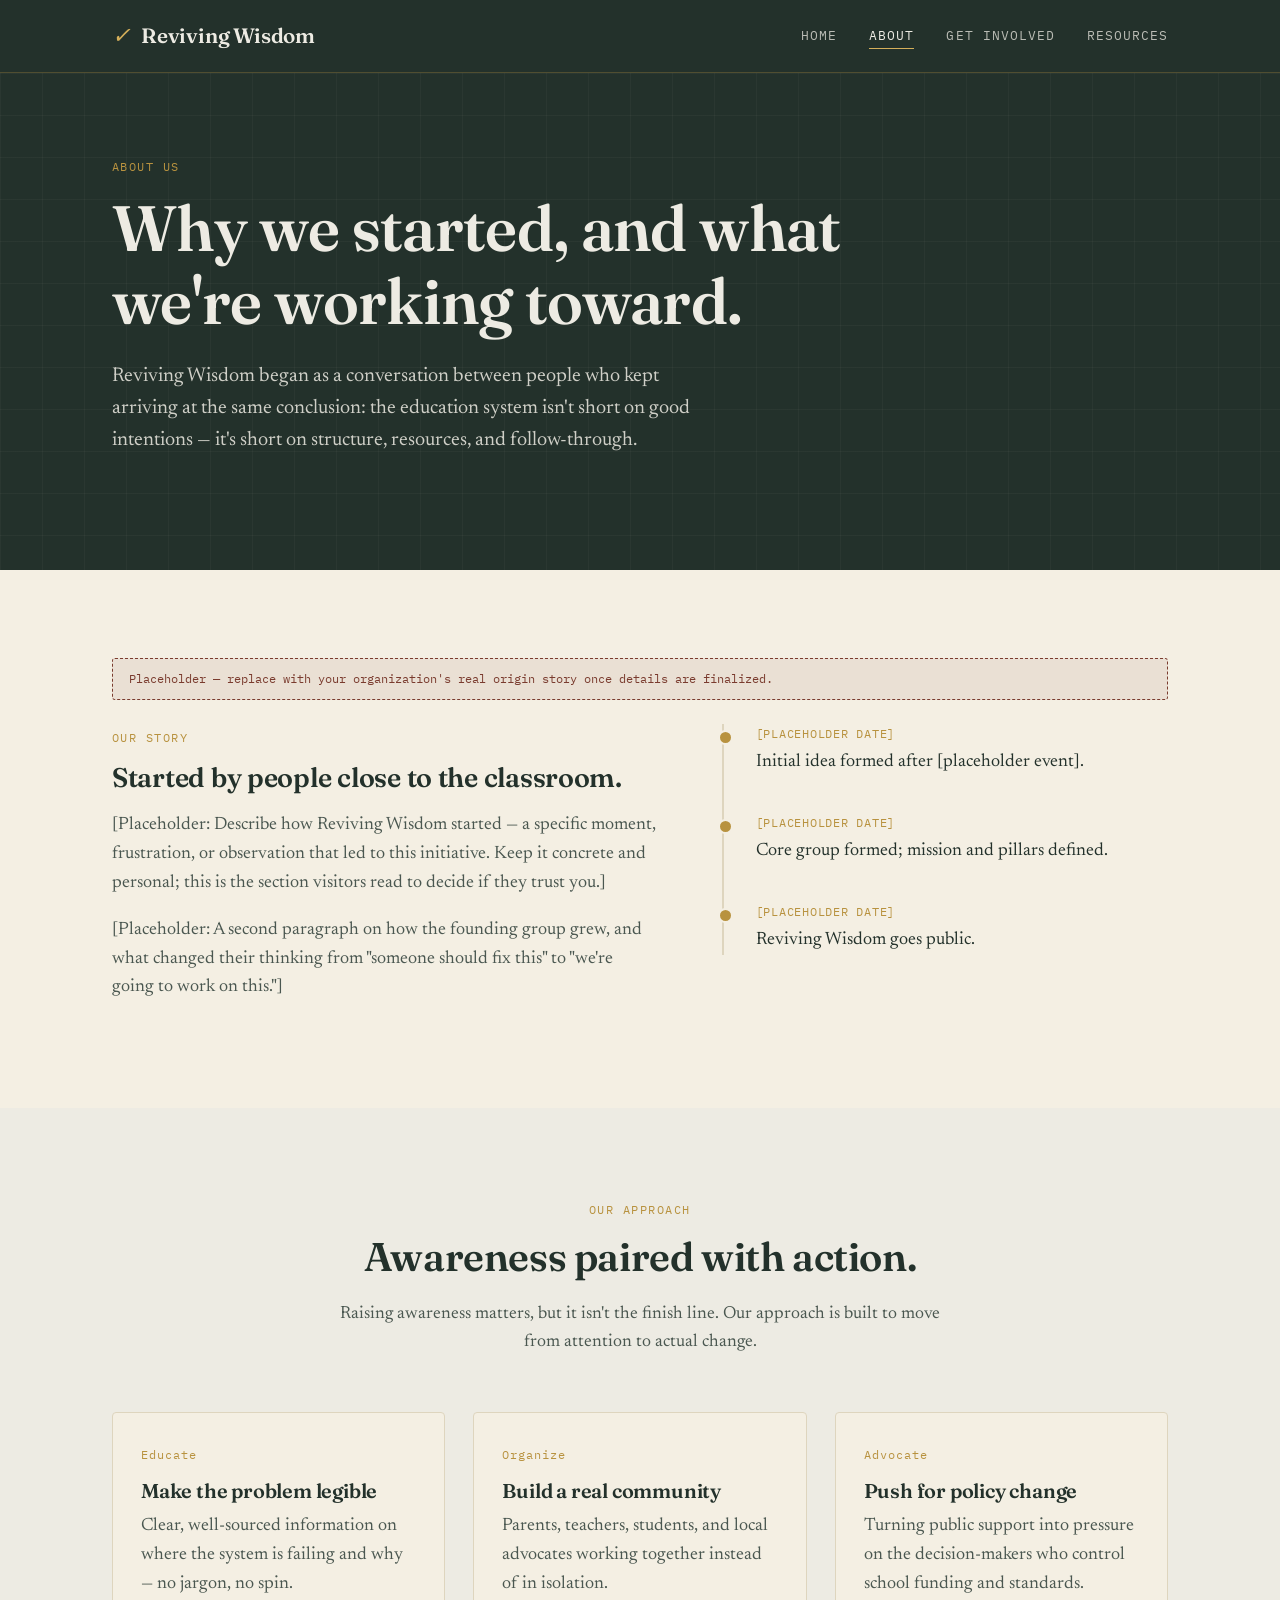
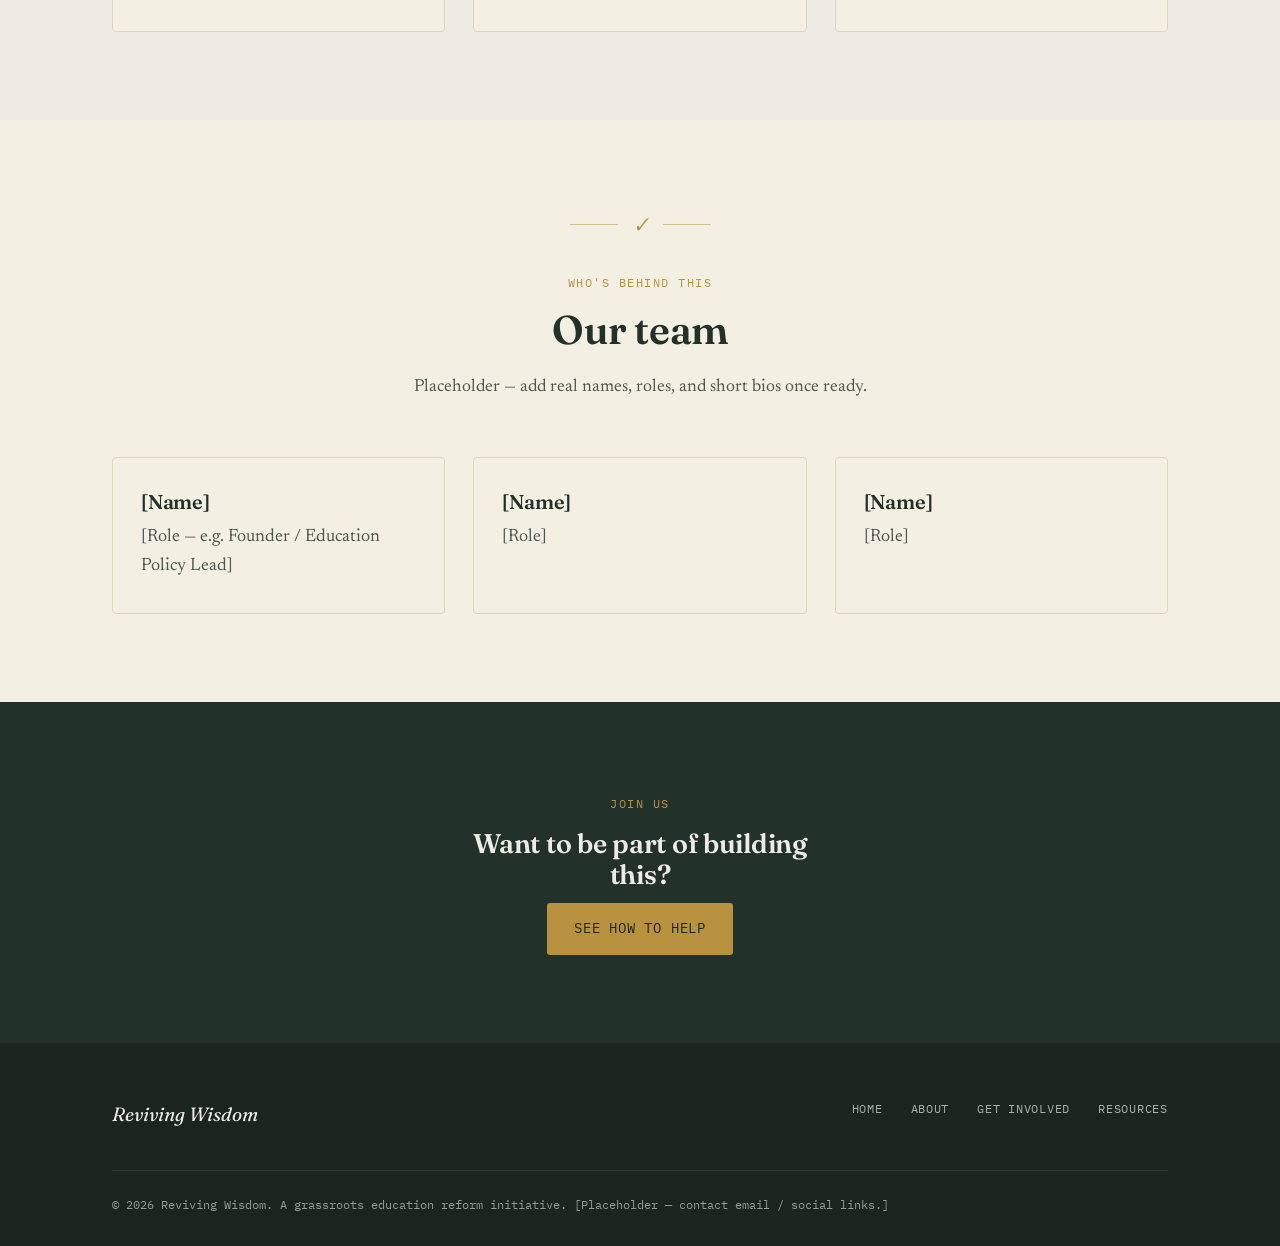
==== about.html @ 86829e4c "Add files via upload" ====
<!DOCTYPE html>
<html lang="en">
<head>
<meta charset="UTF-8">
<meta name="viewport" content="width=device-width, initial-scale=1.0">
<title>About — Reviving Wisdom</title>
<meta name="description" content="Learn about Reviving Wisdom's mission, origin, and approach to reforming American education.">
<link rel="preconnect" href="https://fonts.googleapis.com">
<link rel="preconnect" href="https://fonts.gstatic.com" crossorigin>
<link href="https://fonts.googleapis.com/css2?family=Fraunces:ital,wght@0,500;0,600;1,500;1,600&family=Newsreader:ital,wght@0,400;0,500;1,400&family=IBM+Plex+Mono:wght@400;500&display=swap" rel="stylesheet">
<link rel="stylesheet" href="styles.css">
</head>
<body>

<header class="site-header">
  <div class="wrap">
    <a href="index.html" class="brand">
      <span class="mark">✓</span>
      <span class="name">Reviving Wisdom</span>
    </a>
    <button class="nav-toggle" aria-label="Toggle navigation" aria-expanded="false">Menu</button>
    <ul class="nav-links">
      <li><a href="index.html">Home</a></li>
      <li><a href="about.html" class="active">About</a></li>
      <li><a href="get-involved.html">Get Involved</a></li>
      <li><a href="resources.html">Resources</a></li>
    </ul>
  </div>
</header>

<main>

  <section class="hero" style="padding: 80px 0 70px;">
    <div class="wrap">
      <span class="eyebrow">About Us</span>
      <h1 style="max-width: 18ch;">Why we started, and what we're working toward.</h1>
      <p class="lede">Reviving Wisdom began as a conversation between people who kept arriving at the same conclusion: the education system isn't short on good intentions — it's short on structure, resources, and follow-through.</p>
    </div>
  </section>

  <section>
    <div class="wrap">
      <div class="placeholder-note">Placeholder — replace with your organization's real origin story once details are finalized.</div>
      <div class="two-col">
        <div>
          <span class="eyebrow">Our Story</span>
          <h2>Started by people close to the classroom.</h2>
          <p style="color:#4A5750;">[Placeholder: Describe how Reviving Wisdom started — a specific moment, frustration, or observation that led to this initiative. Keep it concrete and personal; this is the section visitors read to decide if they trust you.]</p>
          <p style="color:#4A5750;">[Placeholder: A second paragraph on how the founding group grew, and what changed their thinking from "someone should fix this" to "we're going to work on this."]</p>
        </div>
        <div class="timeline">
          <div class="entry">
            <div class="when">[Placeholder Date]</div>
            <p style="margin:0;">Initial idea formed after [placeholder event].</p>
          </div>
          <div class="entry">
            <div class="when">[Placeholder Date]</div>
            <p style="margin:0;">Core group formed; mission and pillars defined.</p>
          </div>
          <div class="entry">
            <div class="when">[Placeholder Date]</div>
            <p style="margin:0;">Reviving Wisdom goes public.</p>
          </div>
        </div>
      </div>
    </div>
  </section>

  <section class="section-alt">
    <div class="wrap">
      <div class="section-head">
        <span class="eyebrow">Our Approach</span>
        <h2>Awareness paired with action.</h2>
        <p>Raising awareness matters, but it isn't the finish line. Our approach is built to move from attention to actual change.</p>
      </div>
      <div class="grid">
        <div class="card">
          <span class="num">Educate</span>
          <h3>Make the problem legible</h3>
          <p>Clear, well-sourced information on where the system is failing and why — no jargon, no spin.</p>
        </div>
        <div class="card">
          <span class="num">Organize</span>
          <h3>Build a real community</h3>
          <p>Parents, teachers, students, and local advocates working together instead of in isolation.</p>
        </div>
        <div class="card">
          <span class="num">Advocate</span>
          <h3>Push for policy change</h3>
          <p>Turning public support into pressure on the decision-makers who control school funding and standards.</p>
        </div>
      </div>
    </div>
  </section>

  <section>
    <div class="wrap">
      <div class="mark-divider"><span class="glyph">✓</span></div>
      <div class="section-head">
        <span class="eyebrow">Who's Behind This</span>
        <h2>Our team</h2>
        <p>Placeholder — add real names, roles, and short bios once ready.</p>
      </div>
      <div class="grid">
        <div class="card">
          <h3>[Name]</h3>
          <p>[Role — e.g. Founder / Education Policy Lead]</p>
        </div>
        <div class="card">
          <h3>[Name]</h3>
          <p>[Role]</p>
        </div>
        <div class="card">
          <h3>[Name]</h3>
          <p>[Role]</p>
        </div>
      </div>
    </div>
  </section>

  <section class="section-slate">
    <div class="wrap" style="text-align:center;">
      <span class="eyebrow">Join Us</span>
      <h2 style="max-width: 22ch; margin-left:auto; margin-right:auto;">Want to be part of building this?</h2>
      <a href="get-involved.html" class="btn btn-primary">See How to Help</a>
    </div>
  </section>

</main>

<footer class="site-footer">
  <div class="wrap">
    <div class="footer-top">
      <div class="footer-brand">Reviving Wisdom</div>
      <ul class="footer-links">
        <li><a href="index.html">Home</a></li>
        <li><a href="about.html">About</a></li>
        <li><a href="get-involved.html">Get Involved</a></li>
        <li><a href="resources.html">Resources</a></li>
      </ul>
    </div>
    <div class="footer-bottom">
      © 2026 Reviving Wisdom. A grassroots education reform initiative. [Placeholder — contact email / social links.]
    </div>
  </div>
</footer>

<script src="script.js"></script>
</body>
</html>
---- styles.css ----
/* ============================================
   Reviving Wisdom — shared stylesheet
   Palette: chalkboard slate / chalk white / brass gold / muted brick / paper cream
   ============================================ */

:root {
  --slate: #23312B;
  --slate-deep: #1A251F;
  --chalk: #EDEBE3;
  --brass: #B8923F;
  --brass-bright: #D4AF5A;
  --brick: #7A3B2E;
  --paper: #F4EFE3;
  --paper-line: #DED5BE;
  --ink: #23312B;

  --font-display: 'Fraunces', Georgia, serif;
  --font-body: 'Newsreader', Georgia, serif;
  --font-mono: 'IBM Plex Mono', monospace;

  --max-width: 1120px;
}

* { box-sizing: border-box; }

html {
  scroll-behavior: smooth;
}

@media (prefers-reduced-motion: reduce) {
  html { scroll-behavior: auto; }
  * { animation-duration: 0.01ms !important; animation-iteration-count: 1 !important; transition-duration: 0.01ms !important; }
}

body {
  margin: 0;
  font-family: var(--font-body);
  background: var(--paper);
  color: var(--ink);
  line-height: 1.6;
  font-size: 18px;
}

h1, h2, h3, h4 {
  font-family: var(--font-display);
  font-weight: 600;
  line-height: 1.15;
  margin: 0 0 0.5em 0;
  letter-spacing: -0.01em;
}

a {
  color: inherit;
}

img { max-width: 100%; display: block; }

.wrap {
  max-width: var(--max-width);
  margin: 0 auto;
  padding: 0 32px;
}

/* ---------- Focus states ---------- */
a:focus-visible,
button:focus-visible,
input:focus-visible,
textarea:focus-visible {
  outline: 2px solid var(--brass-bright);
  outline-offset: 3px;
}

/* ---------- Header / nav ---------- */
.site-header {
  background: var(--slate);
  color: var(--chalk);
  position: sticky;
  top: 0;
  z-index: 100;
  border-bottom: 1px solid rgba(184, 146, 63, 0.3);
}

.site-header .wrap {
  display: flex;
  align-items: center;
  justify-content: space-between;
  padding-top: 18px;
  padding-bottom: 18px;
}

.brand {
  display: flex;
  align-items: baseline;
  gap: 10px;
  text-decoration: none;
  color: var(--chalk);
}

.brand .mark {
  color: var(--brass-bright);
  font-family: var(--font-display);
  font-style: italic;
  font-size: 1.4rem;
}

.brand .name {
  font-family: var(--font-display);
  font-size: 1.3rem;
  font-weight: 600;
  letter-spacing: -0.01em;
}

.nav-links {
  display: flex;
  gap: 32px;
  list-style: none;
  margin: 0;
  padding: 0;
  font-family: var(--font-mono);
  font-size: 0.8rem;
  text-transform: uppercase;
  letter-spacing: 0.08em;
}

.nav-links a {
  text-decoration: none;
  color: var(--chalk);
  opacity: 0.75;
  padding-bottom: 4px;
  border-bottom: 1px solid transparent;
  transition: opacity 0.2s ease, border-color 0.2s ease;
}

.nav-links a:hover,
.nav-links a.active {
  opacity: 1;
  border-color: var(--brass-bright);
}

.nav-toggle {
  display: none;
  background: none;
  border: 1px solid rgba(237,235,227,0.4);
  color: var(--chalk);
  font-family: var(--font-mono);
  font-size: 0.75rem;
  padding: 8px 12px;
  border-radius: 3px;
  cursor: pointer;
}

@media (max-width: 720px) {
  .nav-toggle { display: block; }
  .nav-links {
    position: absolute;
    top: 100%;
    left: 0;
    right: 0;
    background: var(--slate);
    flex-direction: column;
    gap: 0;
    max-height: 0;
    overflow: hidden;
    transition: max-height 0.3s ease;
    border-bottom: 1px solid rgba(184,146,63,0.3);
  }
  .nav-links.open { max-height: 320px; }
  .nav-links li { border-top: 1px solid rgba(237,235,227,0.08); }
  .nav-links a { display: block; padding: 16px 32px; border-bottom: none; }
}

/* ---------- Correction-mark signature motif ---------- */
.mark-divider {
  display: flex;
  align-items: center;
  justify-content: center;
  gap: 14px;
  margin: 0 0 28px 0;
  color: var(--brass);
}

.mark-divider::before,
.mark-divider::after {
  content: "";
  height: 1px;
  width: 48px;
  background: var(--brass);
  opacity: 0.5;
}

.mark-divider .glyph {
  font-family: var(--font-display);
  font-style: italic;
  font-size: 1.3rem;
  transform: rotate(-6deg);
  display: inline-block;
}

.eyebrow {
  font-family: var(--font-mono);
  font-size: 0.78rem;
  text-transform: uppercase;
  letter-spacing: 0.12em;
  color: var(--brass);
  display: inline-block;
  margin-bottom: 14px;
}

/* ---------- Hero ---------- */
.hero {
  background: var(--slate);
  color: var(--chalk);
  padding: 110px 0 90px;
  position: relative;
  overflow: hidden;
}

.hero::after {
  content: "";
  position: absolute;
  inset: 0;
  background-image:
    linear-gradient(rgba(237,235,227,0.035) 1px, transparent 1px),
    linear-gradient(90deg, rgba(237,235,227,0.035) 1px, transparent 1px);
  background-size: 42px 42px;
  pointer-events: none;
}

.hero .wrap { position: relative; }

.hero h1 {
  font-size: clamp(2.4rem, 5.2vw, 4rem);
  max-width: 14ch;
  margin-bottom: 0.35em;
}

.hero h1 em {
  color: var(--brass-bright);
  font-style: italic;
}

.hero .lede {
  font-size: 1.25rem;
  max-width: 56ch;
  color: rgba(237,235,227,0.85);
  margin-bottom: 2.2em;
}

.chalk-underline {
  position: relative;
  display: inline-block;
}
.chalk-underline svg {
  position: absolute;
  left: 0;
  bottom: -6px;
  width: 100%;
  height: 10px;
}

/* ---------- Buttons ---------- */
.btn {
  display: inline-flex;
  align-items: center;
  gap: 8px;
  font-family: var(--font-mono);
  font-size: 0.85rem;
  text-transform: uppercase;
  letter-spacing: 0.06em;
  padding: 14px 26px;
  border-radius: 3px;
  text-decoration: none;
  border: 1px solid transparent;
  cursor: pointer;
  transition: transform 0.15s ease, background 0.2s ease, color 0.2s ease;
}

.btn:hover { transform: translateY(-1px); }

.btn-primary {
  background: var(--brass);
  color: var(--slate-deep);
}
.btn-primary:hover { background: var(--brass-bright); }

.btn-ghost {
  background: transparent;
  color: var(--chalk);
  border-color: rgba(237,235,227,0.4);
}
.btn-ghost:hover { border-color: var(--brass-bright); color: var(--brass-bright); }

.btn-row { display: flex; gap: 16px; flex-wrap: wrap; }

/* ---------- Sections ---------- */
section { padding: 88px 0; }
.section-alt { background: var(--chalk); }
.section-slate { background: var(--slate); color: var(--chalk); }

.section-head {
  text-align: center;
  max-width: 60ch;
  margin: 0 auto 56px;
}

.section-head h2 { font-size: clamp(1.8rem, 3.4vw, 2.5rem); }
.section-head p { color: #4A5750; font-size: 1.1rem; }
.section-slate .section-head p { color: rgba(237,235,227,0.75); }

/* ---------- Pillars / cards grid ---------- */
.grid {
  display: grid;
  grid-template-columns: repeat(auto-fit, minmax(240px, 1fr));
  gap: 28px;
}

.card {
  background: var(--paper);
  border: 1px solid var(--paper-line);
  border-radius: 4px;
  padding: 32px 28px;
}

.card .num {
  font-family: var(--font-mono);
  font-size: 0.78rem;
  color: var(--brass);
  letter-spacing: 0.08em;
  margin-bottom: 14px;
  display: block;
}

.card h3 { font-size: 1.25rem; margin-bottom: 0.5em; }
.card p { color: #4A5750; margin: 0; }

.section-slate .card {
  background: rgba(237,235,227,0.04);
  border-color: rgba(184,146,63,0.3);
}
.section-slate .card p { color: rgba(237,235,227,0.75); }

/* ---------- Stats ---------- */
.stat-row {
  display: grid;
  grid-template-columns: repeat(auto-fit, minmax(180px, 1fr));
  gap: 32px;
  text-align: center;
}

.stat .figure {
  font-family: var(--font-display);
  font-size: 2.6rem;
  color: var(--brass-bright);
  font-style: italic;
}

.stat .label {
  font-family: var(--font-mono);
  font-size: 0.78rem;
  text-transform: uppercase;
  letter-spacing: 0.08em;
  color: rgba(237,235,227,0.7);
  margin-top: 6px;
}

/* ---------- Pull quote ---------- */
.pull-quote {
  border-left: 3px solid var(--brass);
  padding-left: 28px;
  margin: 0;
  font-family: var(--font-display);
  font-style: italic;
  font-size: 1.5rem;
  color: var(--slate);
  max-width: 60ch;
}

.pull-quote cite {
  display: block;
  margin-top: 14px;
  font-family: var(--font-mono);
  font-style: normal;
  font-size: 0.8rem;
  text-transform: uppercase;
  letter-spacing: 0.06em;
  color: var(--brass);
}

/* ---------- Two column ---------- */
.two-col {
  display: grid;
  grid-template-columns: 1.1fr 0.9fr;
  gap: 64px;
  align-items: start;
}
@media (max-width: 800px) {
  .two-col { grid-template-columns: 1fr; }
}

/* ---------- Timeline (About page origin) ---------- */
.timeline {
  border-left: 2px solid var(--paper-line);
  padding-left: 32px;
  display: flex;
  flex-direction: column;
  gap: 36px;
}
.timeline .entry { position: relative; }
.timeline .entry::before {
  content: "";
  position: absolute;
  left: -37.5px;
  top: 6px;
  width: 11px;
  height: 11px;
  border-radius: 50%;
  background: var(--brass);
  border: 2px solid var(--paper);
}
.timeline .when {
  font-family: var(--font-mono);
  font-size: 0.78rem;
  color: var(--brass);
  text-transform: uppercase;
  letter-spacing: 0.06em;
  margin-bottom: 4px;
}

/* ---------- Forms (visual only) ---------- */
.form-card {
  background: var(--paper);
  border: 1px solid var(--paper-line);
  border-radius: 6px;
  padding: 40px;
}

label {
  display: block;
  font-family: var(--font-mono);
  font-size: 0.75rem;
  text-transform: uppercase;
  letter-spacing: 0.07em;
  color: var(--slate);
  margin-bottom: 8px;
}

.field { margin-bottom: 22px; }

input[type="text"],
input[type="email"],
select,
textarea {
  width: 100%;
  font-family: var(--font-body);
  font-size: 1rem;
  padding: 12px 14px;
  border: 1px solid var(--paper-line);
  border-radius: 3px;
  background: #fff;
  color: var(--ink);
}

textarea { resize: vertical; min-height: 100px; }

.checkbox-row {
  display: flex;
  flex-direction: column;
  gap: 10px;
}
.checkbox-row .opt {
  display: flex;
  align-items: center;
  gap: 10px;
  font-family: var(--font-body);
  text-transform: none;
  letter-spacing: normal;
  font-size: 1rem;
  color: var(--ink);
}
.checkbox-row input { width: auto; }

/* ---------- Way cards (Get Involved) ---------- */
.way-card {
  display: flex;
  gap: 20px;
  padding: 28px 0;
  border-top: 1px solid var(--paper-line);
}
.way-card:last-child { border-bottom: 1px solid var(--paper-line); }
.way-card .icon {
  font-family: var(--font-display);
  font-style: italic;
  font-size: 1.6rem;
  color: var(--brass);
  width: 44px;
  flex-shrink: 0;
}
.way-card h3 { margin-bottom: 6px; font-size: 1.15rem; }
.way-card p { margin: 0; color: #4A5750; }

/* ---------- Resource list ---------- */
.resource-item {
  padding: 26px 0;
  border-top: 1px solid var(--paper-line);
  display: grid;
  grid-template-columns: 120px 1fr;
  gap: 24px;
}
.resource-item:last-child { border-bottom: 1px solid var(--paper-line); }
.resource-item .tag {
  font-family: var(--font-mono);
  font-size: 0.72rem;
  text-transform: uppercase;
  letter-spacing: 0.07em;
  color: var(--brass);
}
.resource-item h3 { font-size: 1.15rem; margin-bottom: 6px; }
.resource-item p { margin: 0 0 10px 0; color: #4A5750; }
.resource-item a.rlink {
  font-family: var(--font-mono);
  font-size: 0.82rem;
  text-decoration: none;
  color: var(--slate);
  border-bottom: 1px solid var(--brass);
}
@media (max-width: 600px) {
  .resource-item { grid-template-columns: 1fr; gap: 8px; }
}

/* ---------- Footer ---------- */
.site-footer {
  background: var(--slate-deep);
  color: rgba(237,235,227,0.6);
  padding: 56px 0 32px;
  font-size: 0.92rem;
}
.footer-top {
  display: flex;
  justify-content: space-between;
  flex-wrap: wrap;
  gap: 32px;
  margin-bottom: 40px;
}
.footer-brand {
  font-family: var(--font-display);
  font-style: italic;
  color: var(--chalk);
  font-size: 1.2rem;
}
.footer-links {
  display: flex;
  gap: 28px;
  list-style: none;
  padding: 0;
  margin: 0;
  font-family: var(--font-mono);
  font-size: 0.78rem;
  text-transform: uppercase;
  letter-spacing: 0.06em;
}
.footer-links a { text-decoration: none; color: rgba(237,235,227,0.7); }
.footer-links a:hover { color: var(--brass-bright); }
.footer-bottom {
  border-top: 1px solid rgba(237,235,227,0.1);
  padding-top: 24px;
  font-family: var(--font-mono);
  font-size: 0.75rem;
}

/* ---------- Placeholder note (for you, not visitors) ---------- */
.placeholder-note {
  background: rgba(122,59,46,0.08);
  border: 1px dashed var(--brick);
  color: var(--brick);
  font-family: var(--font-mono);
  font-size: 0.78rem;
  padding: 10px 16px;
  border-radius: 3px;
  margin-bottom: 24px;
}
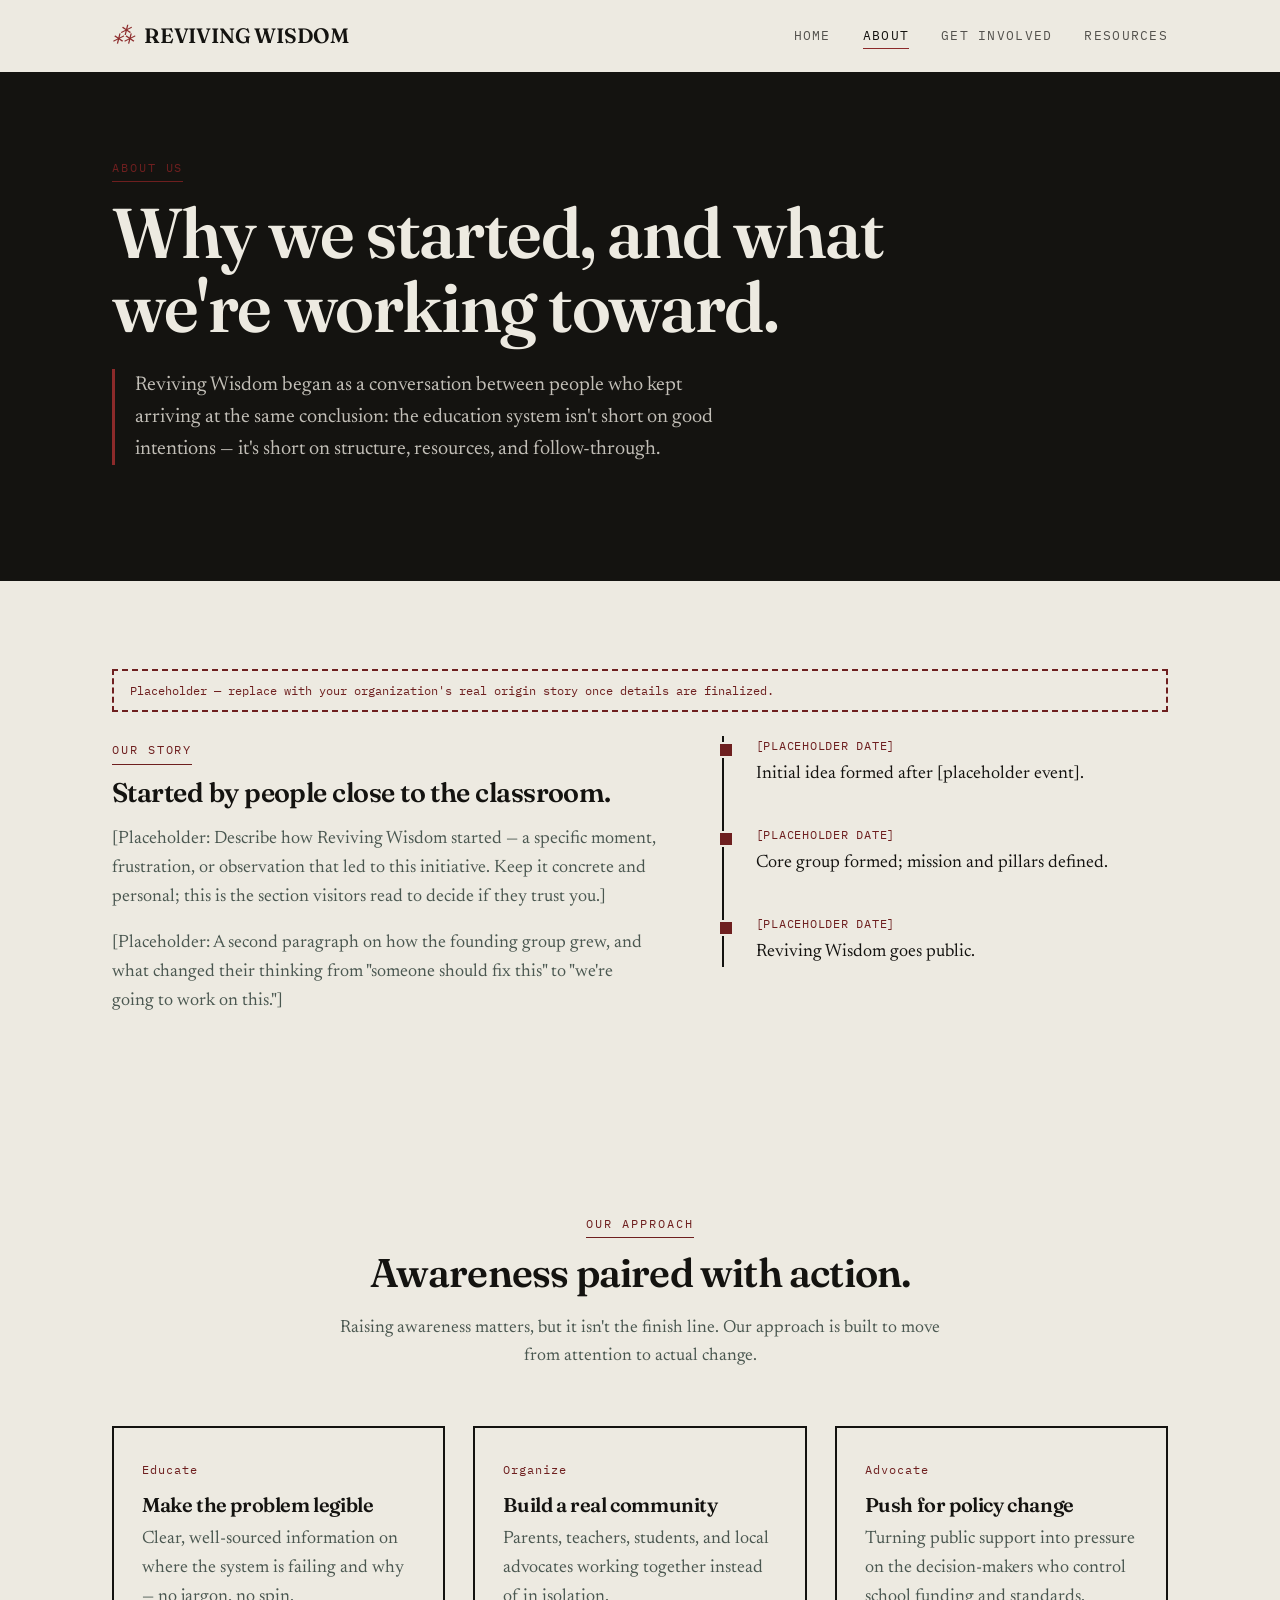
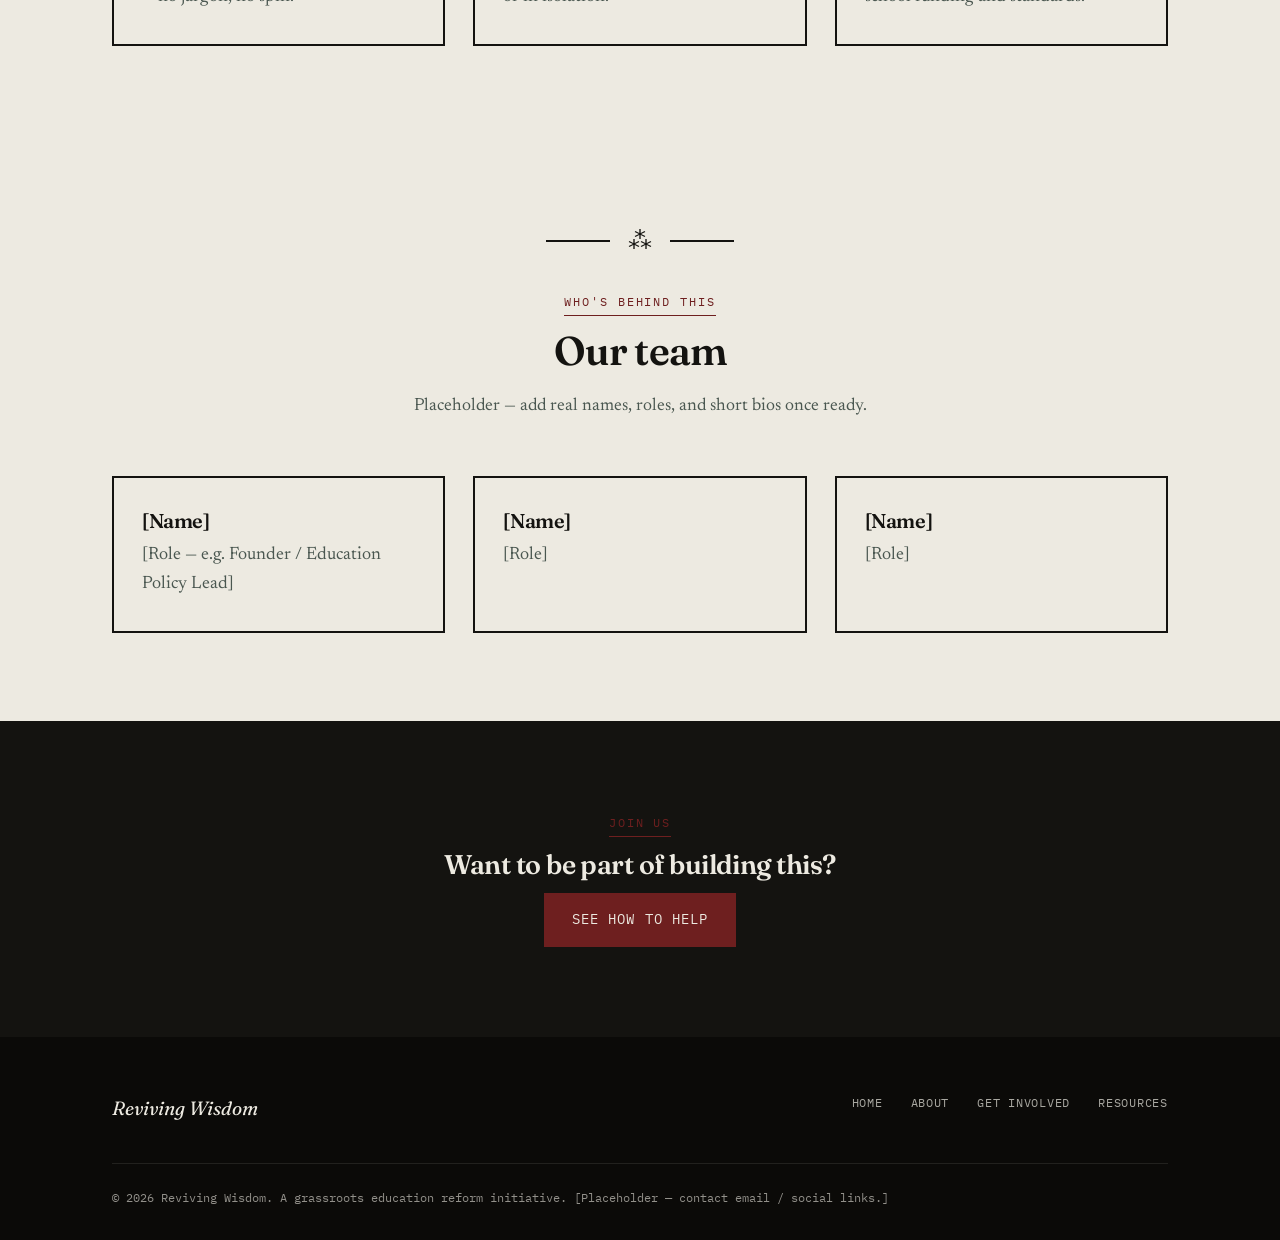
==== commit 82b1e5cb: "Add files via upload" ====
--- a/about.html
+++ b/about.html
@@ -15,7 +15,7 @@
 <header class="site-header">
   <div class="wrap">
     <a href="index.html" class="brand">
-      <span class="mark">✓</span>
+      <span class="mark">⁂</span>
       <span class="name">Reviving Wisdom</span>
     </a>
     <button class="nav-toggle" aria-label="Toggle navigation" aria-expanded="false">Menu</button>
@@ -95,7 +95,7 @@
 
   <section>
     <div class="wrap">
-      <div class="mark-divider"><span class="glyph">✓</span></div>
+      <div class="mark-divider"><span class="glyph">⁂</span></div>
       <div class="section-head">
         <span class="eyebrow">Who's Behind This</span>
         <h2>Our team</h2>
--- a/styles.css
+++ b/styles.css
@@ -4,24 +4,27 @@
    ============================================ */
 
 :root {
-  --slate: #23312B;
-  --slate-deep: #1A251F;
-  --chalk: #EDEBE3;
-  --brass: #B8923F;
-  --brass-bright: #D4AF5A;
-  --brick: #7A3B2E;
-  --paper: #F4EFE3;
-  --paper-line: #DED5BE;
-  --ink: #23312B;
+  /* brutalist/classical: stark ink on stone, one seal-red accent */
+  --slate: #141310;
+  --slate-deep: #0B0A08;
+  --chalk: #EDEAE1;
+  --brass: #6E1F1F;
+  --brass-bright: #8C2A2A;
+  --brick: #6E1F1F;
+  --paper: #EDEAE1;
+  --paper-line: #141310;
+  --ink: #141310;
 
   --font-display: 'Fraunces', Georgia, serif;
   --font-body: 'Newsreader', Georgia, serif;
   --font-mono: 'IBM Plex Mono', monospace;
 
   --max-width: 1120px;
-}
-
-* { box-sizing: border-box; }
+  --radius: 0;
+  --rule: 2px solid var(--ink);
+}
+
+* { box-sizing: border-box; border-radius: 0 !important; }
 
 html {
   scroll-behavior: smooth;
@@ -44,10 +47,13 @@
 h1, h2, h3, h4 {
   font-family: var(--font-display);
   font-weight: 600;
-  line-height: 1.15;
+  line-height: 1.05;
   margin: 0 0 0.5em 0;
-  letter-spacing: -0.01em;
-}
+  letter-spacing: -0.02em;
+  text-transform: none;
+}
+
+h1 { font-weight: 600; }
 
 a {
   color: inherit;
@@ -72,12 +78,12 @@
 
 /* ---------- Header / nav ---------- */
 .site-header {
-  background: var(--slate);
-  color: var(--chalk);
+  background: var(--paper);
+  color: var(--ink);
   position: sticky;
   top: 0;
   z-index: 100;
-  border-bottom: 1px solid rgba(184, 146, 63, 0.3);
+  border-bottom: var(--rule);
 }
 
 .site-header .wrap {
@@ -93,7 +99,7 @@
   align-items: baseline;
   gap: 10px;
   text-decoration: none;
-  color: var(--chalk);
+  color: var(--ink);
 }
 
 .brand .mark {
@@ -108,6 +114,7 @@
   font-size: 1.3rem;
   font-weight: 600;
   letter-spacing: -0.01em;
+  text-transform: uppercase;
 }
 
 .nav-links {
@@ -119,13 +126,13 @@
   font-family: var(--font-mono);
   font-size: 0.8rem;
   text-transform: uppercase;
-  letter-spacing: 0.08em;
+  letter-spacing: 0.1em;
 }
 
 .nav-links a {
   text-decoration: none;
-  color: var(--chalk);
-  opacity: 0.75;
+  color: var(--ink);
+  opacity: 0.7;
   padding-bottom: 4px;
   border-bottom: 1px solid transparent;
   transition: opacity 0.2s ease, border-color 0.2s ease;
@@ -140,12 +147,11 @@
 .nav-toggle {
   display: none;
   background: none;
-  border: 1px solid rgba(237,235,227,0.4);
-  color: var(--chalk);
+  border: var(--rule);
+  color: var(--ink);
   font-family: var(--font-mono);
   font-size: 0.75rem;
   padding: 8px 12px;
-  border-radius: 3px;
   cursor: pointer;
 }
 
@@ -156,16 +162,16 @@
     top: 100%;
     left: 0;
     right: 0;
-    background: var(--slate);
+    background: var(--paper);
     flex-direction: column;
     gap: 0;
     max-height: 0;
     overflow: hidden;
     transition: max-height 0.3s ease;
-    border-bottom: 1px solid rgba(184,146,63,0.3);
+    border-bottom: var(--rule);
   }
   .nav-links.open { max-height: 320px; }
-  .nav-links li { border-top: 1px solid rgba(237,235,227,0.08); }
+  .nav-links li { border-top: 1px solid rgba(20,19,16,0.12); }
   .nav-links a { display: block; padding: 16px 32px; border-bottom: none; }
 }
 
@@ -174,36 +180,38 @@
   display: flex;
   align-items: center;
   justify-content: center;
-  gap: 14px;
+  gap: 18px;
   margin: 0 0 28px 0;
-  color: var(--brass);
+  color: var(--ink);
 }
 
 .mark-divider::before,
 .mark-divider::after {
   content: "";
-  height: 1px;
-  width: 48px;
-  background: var(--brass);
-  opacity: 0.5;
+  height: 2px;
+  width: 64px;
+  background: var(--ink);
+  opacity: 1;
 }
 
 .mark-divider .glyph {
   font-family: var(--font-display);
-  font-style: italic;
-  font-size: 1.3rem;
-  transform: rotate(-6deg);
+  font-style: normal;
+  font-size: 1.5rem;
+  transform: none;
   display: inline-block;
 }
 
 .eyebrow {
   font-family: var(--font-mono);
-  font-size: 0.78rem;
-  text-transform: uppercase;
-  letter-spacing: 0.12em;
+  font-size: 0.75rem;
+  text-transform: uppercase;
+  letter-spacing: 0.16em;
   color: var(--brass);
   display: inline-block;
   margin-bottom: 14px;
+  border-bottom: 1px solid var(--brass);
+  padding-bottom: 4px;
 }
 
 /* ---------- Hero ---------- */
@@ -213,25 +221,16 @@
   padding: 110px 0 90px;
   position: relative;
   overflow: hidden;
-}
-
-.hero::after {
-  content: "";
-  position: absolute;
-  inset: 0;
-  background-image:
-    linear-gradient(rgba(237,235,227,0.035) 1px, transparent 1px),
-    linear-gradient(90deg, rgba(237,235,227,0.035) 1px, transparent 1px);
-  background-size: 42px 42px;
-  pointer-events: none;
+  border-bottom: var(--rule);
 }
 
 .hero .wrap { position: relative; }
 
 .hero h1 {
-  font-size: clamp(2.4rem, 5.2vw, 4rem);
-  max-width: 14ch;
+  font-size: clamp(2.6rem, 5.6vw, 4.4rem);
+  max-width: 15ch;
   margin-bottom: 0.35em;
+  text-transform: none;
 }
 
 .hero h1 em {
@@ -242,8 +241,10 @@
 .hero .lede {
   font-size: 1.25rem;
   max-width: 56ch;
-  color: rgba(237,235,227,0.85);
+  color: rgba(237,234,225,0.8);
   margin-bottom: 2.2em;
+  border-left: 3px solid var(--brass-bright);
+  padding-left: 20px;
 }
 
 .chalk-underline {
@@ -266,27 +267,27 @@
   font-family: var(--font-mono);
   font-size: 0.85rem;
   text-transform: uppercase;
-  letter-spacing: 0.06em;
+  letter-spacing: 0.08em;
   padding: 14px 26px;
-  border-radius: 3px;
   text-decoration: none;
-  border: 1px solid transparent;
+  border: 2px solid var(--chalk);
   cursor: pointer;
-  transition: transform 0.15s ease, background 0.2s ease, color 0.2s ease;
-}
-
-.btn:hover { transform: translateY(-1px); }
+  transition: background 0.15s ease, color 0.15s ease;
+}
+
+.btn:hover { transform: none; }
 
 .btn-primary {
   background: var(--brass);
-  color: var(--slate-deep);
-}
-.btn-primary:hover { background: var(--brass-bright); }
+  color: var(--chalk);
+  border-color: var(--brass);
+}
+.btn-primary:hover { background: var(--brass-bright); border-color: var(--brass-bright); }
 
 .btn-ghost {
   background: transparent;
   color: var(--chalk);
-  border-color: rgba(237,235,227,0.4);
+  border-color: rgba(237,234,225,0.5);
 }
 .btn-ghost:hover { border-color: var(--brass-bright); color: var(--brass-bright); }
 
@@ -316,8 +317,7 @@
 
 .card {
   background: var(--paper);
-  border: 1px solid var(--paper-line);
-  border-radius: 4px;
+  border: var(--rule);
   padding: 32px 28px;
 }
 
@@ -334,10 +334,10 @@
 .card p { color: #4A5750; margin: 0; }
 
 .section-slate .card {
-  background: rgba(237,235,227,0.04);
-  border-color: rgba(184,146,63,0.3);
-}
-.section-slate .card p { color: rgba(237,235,227,0.75); }
+  background: transparent;
+  border-color: var(--chalk);
+}
+.section-slate .card p { color: rgba(237,234,225,0.75); }
 
 /* ---------- Stats ---------- */
 .stat-row {
@@ -365,12 +365,12 @@
 
 /* ---------- Pull quote ---------- */
 .pull-quote {
-  border-left: 3px solid var(--brass);
+  border-left: 4px solid var(--ink);
   padding-left: 28px;
   margin: 0;
   font-family: var(--font-display);
   font-style: italic;
-  font-size: 1.5rem;
+  font-size: 1.6rem;
   color: var(--slate);
   max-width: 60ch;
 }
@@ -399,7 +399,7 @@
 
 /* ---------- Timeline (About page origin) ---------- */
 .timeline {
-  border-left: 2px solid var(--paper-line);
+  border-left: 2px solid var(--ink);
   padding-left: 32px;
   display: flex;
   flex-direction: column;
@@ -409,11 +409,10 @@
 .timeline .entry::before {
   content: "";
   position: absolute;
-  left: -37.5px;
+  left: -38px;
   top: 6px;
-  width: 11px;
-  height: 11px;
-  border-radius: 50%;
+  width: 12px;
+  height: 12px;
   background: var(--brass);
   border: 2px solid var(--paper);
 }
@@ -429,8 +428,7 @@
 /* ---------- Forms (visual only) ---------- */
 .form-card {
   background: var(--paper);
-  border: 1px solid var(--paper-line);
-  border-radius: 6px;
+  border: var(--rule);
   padding: 40px;
 }
 
@@ -454,8 +452,7 @@
   font-family: var(--font-body);
   font-size: 1rem;
   padding: 12px 14px;
-  border: 1px solid var(--paper-line);
-  border-radius: 3px;
+  border: 2px solid var(--ink);
   background: #fff;
   color: var(--ink);
 }
@@ -530,9 +527,10 @@
 /* ---------- Footer ---------- */
 .site-footer {
   background: var(--slate-deep);
-  color: rgba(237,235,227,0.6);
+  color: rgba(237,234,225,0.6);
   padding: 56px 0 32px;
   font-size: 0.92rem;
+  border-top: var(--rule);
 }
 .footer-top {
   display: flex;
@@ -569,12 +567,11 @@
 
 /* ---------- Placeholder note (for you, not visitors) ---------- */
 .placeholder-note {
-  background: rgba(122,59,46,0.08);
-  border: 1px dashed var(--brick);
+  background: transparent;
+  border: 2px dashed var(--brick);
   color: var(--brick);
   font-family: var(--font-mono);
   font-size: 0.78rem;
   padding: 10px 16px;
-  border-radius: 3px;
   margin-bottom: 24px;
 }
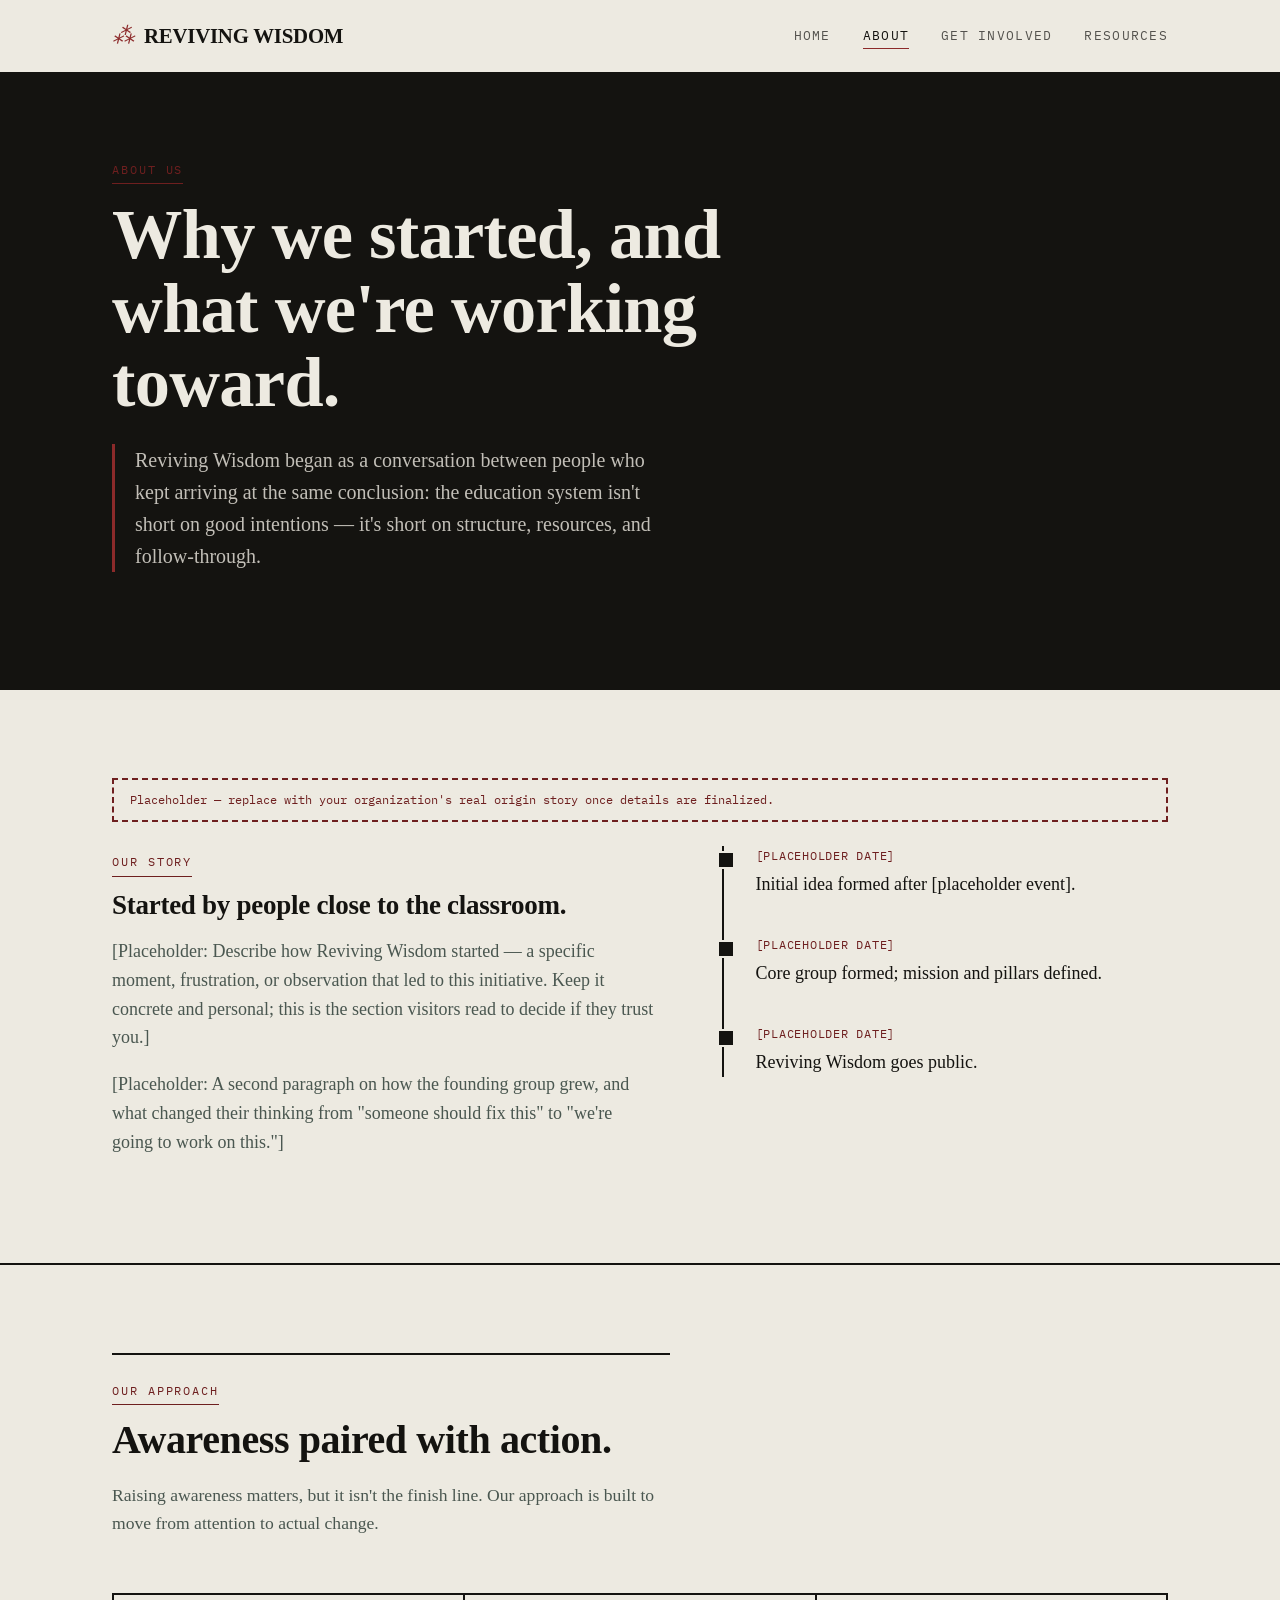
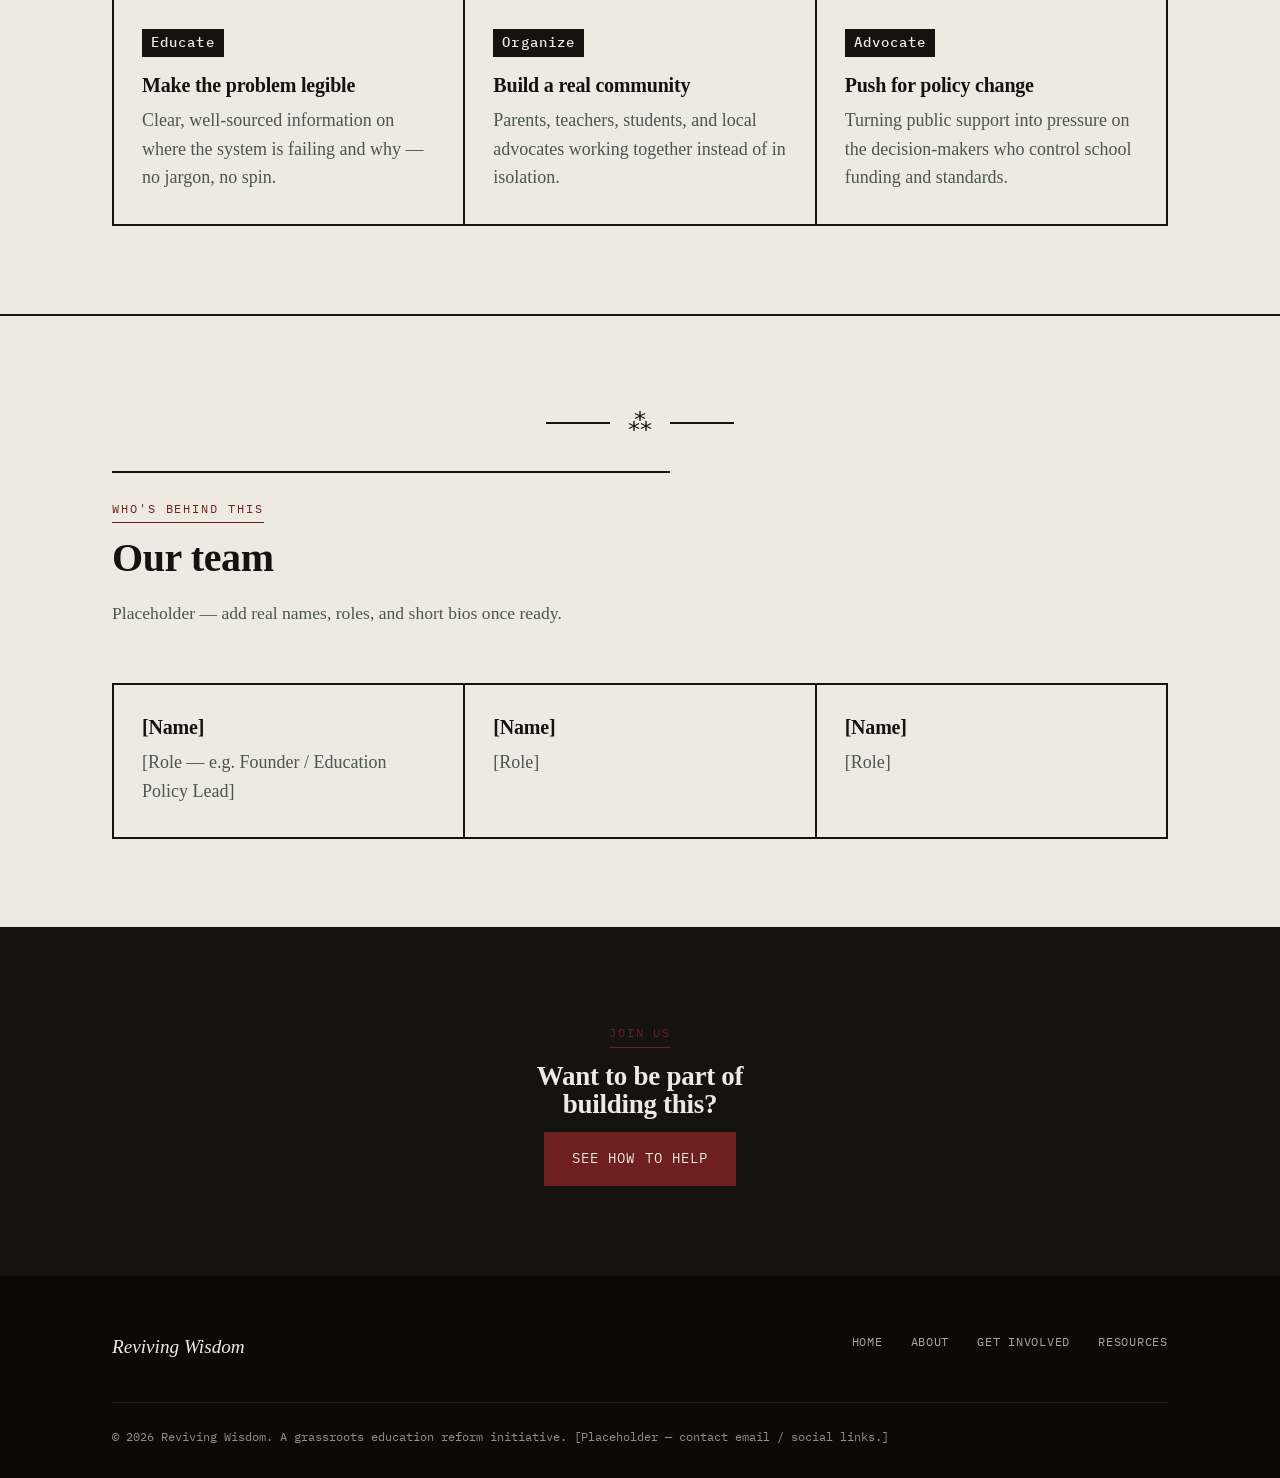
==== commit dc8d82a5: "Add files via upload" ====
--- a/about.html
+++ b/about.html
@@ -7,7 +7,7 @@
 <meta name="description" content="Learn about Reviving Wisdom's mission, origin, and approach to reforming American education.">
 <link rel="preconnect" href="https://fonts.googleapis.com">
 <link rel="preconnect" href="https://fonts.gstatic.com" crossorigin>
-<link href="https://fonts.googleapis.com/css2?family=Fraunces:ital,wght@0,500;0,600;1,500;1,600&family=Newsreader:ital,wght@0,400;0,500;1,400&family=IBM+Plex+Mono:wght@400;500&display=swap" rel="stylesheet">
+<link href="https://fonts.googleapis.com/css2?family=Old+Standard+TT:ital,wght@0,400;0,700;1,400&family=IBM+Plex+Mono:wght@400;500&display=swap" rel="stylesheet">
 <link rel="stylesheet" href="styles.css">
 </head>
 <body>
--- a/styles.css
+++ b/styles.css
@@ -15,8 +15,8 @@
   --paper-line: #141310;
   --ink: #141310;
 
-  --font-display: 'Fraunces', Georgia, serif;
-  --font-body: 'Newsreader', Georgia, serif;
+  --font-display: 'Old Standard TT', Georgia, serif;
+  --font-body: 'Old Standard TT', Georgia, serif;
   --font-mono: 'IBM Plex Mono', monospace;
 
   --max-width: 1120px;
@@ -46,14 +46,14 @@
 
 h1, h2, h3, h4 {
   font-family: var(--font-display);
-  font-weight: 600;
+  font-weight: 700;
   line-height: 1.05;
   margin: 0 0 0.5em 0;
-  letter-spacing: -0.02em;
+  letter-spacing: -0.01em;
   text-transform: none;
 }
 
-h1 { font-weight: 600; }
+h1 { font-weight: 700; }
 
 a {
   color: inherit;
@@ -295,44 +295,60 @@
 
 /* ---------- Sections ---------- */
 section { padding: 88px 0; }
+main > section + section { border-top: var(--rule); }
 .section-alt { background: var(--chalk); }
 .section-slate { background: var(--slate); color: var(--chalk); }
 
 .section-head {
-  text-align: center;
-  max-width: 60ch;
-  margin: 0 auto 56px;
+  text-align: left;
+  max-width: 62ch;
+  margin: 0 0 56px 0;
+  border-top: var(--rule);
+  padding-top: 20px;
 }
 
 .section-head h2 { font-size: clamp(1.8rem, 3.4vw, 2.5rem); }
-.section-head p { color: #4A5750; font-size: 1.1rem; }
-.section-slate .section-head p { color: rgba(237,235,227,0.75); }
+.section-head p { color: #4A5750; font-size: 1.1rem; margin: 0; }
+.section-slate .section-head { border-top-color: var(--chalk); }
+.section-slate .section-head p { color: rgba(237,234,225,0.75); }
 
 /* ---------- Pillars / cards grid ---------- */
 .grid {
   display: grid;
   grid-template-columns: repeat(auto-fit, minmax(240px, 1fr));
-  gap: 28px;
+  gap: 0;
+  border-top: var(--rule);
+  border-left: var(--rule);
 }
 
 .card {
   background: var(--paper);
-  border: var(--rule);
+  border-right: var(--rule);
+  border-bottom: var(--rule);
   padding: 32px 28px;
 }
 
 .card .num {
   font-family: var(--font-mono);
-  font-size: 0.78rem;
-  color: var(--brass);
+  font-size: 0.85rem;
+  font-weight: 500;
+  color: var(--chalk);
+  background: var(--ink);
   letter-spacing: 0.08em;
-  margin-bottom: 14px;
-  display: block;
+  margin-bottom: 18px;
+  padding: 3px 9px;
+  display: inline-block;
+}
+
+.section-slate .card .num {
+  background: var(--chalk);
+  color: var(--ink);
 }
 
 .card h3 { font-size: 1.25rem; margin-bottom: 0.5em; }
 .card p { color: #4A5750; margin: 0; }
 
+.section-slate .grid { border-color: var(--chalk); }
 .section-slate .card {
   background: transparent;
   border-color: var(--chalk);
@@ -343,9 +359,17 @@
 .stat-row {
   display: grid;
   grid-template-columns: repeat(auto-fit, minmax(180px, 1fr));
-  gap: 32px;
+  gap: 0;
   text-align: center;
-}
+  border: var(--rule);
+  border-color: var(--chalk);
+}
+
+.stat {
+  padding: 24px 16px;
+  border-right: 1px solid rgba(237,234,225,0.3);
+}
+.stat:last-child { border-right: none; }
 
 .stat .figure {
   font-family: var(--font-display);
@@ -409,11 +433,11 @@
 .timeline .entry::before {
   content: "";
   position: absolute;
-  left: -38px;
-  top: 6px;
-  width: 12px;
-  height: 12px;
-  background: var(--brass);
+  left: -39px;
+  top: 5px;
+  width: 14px;
+  height: 14px;
+  background: var(--ink);
   border: 2px solid var(--paper);
 }
 .timeline .when {
@@ -481,9 +505,9 @@
   display: flex;
   gap: 20px;
   padding: 28px 0;
-  border-top: 1px solid var(--paper-line);
-}
-.way-card:last-child { border-bottom: 1px solid var(--paper-line); }
+  border-top: var(--rule);
+}
+.way-card:last-child { border-bottom: var(--rule); }
 .way-card .icon {
   font-family: var(--font-display);
   font-style: italic;
@@ -498,12 +522,12 @@
 /* ---------- Resource list ---------- */
 .resource-item {
   padding: 26px 0;
-  border-top: 1px solid var(--paper-line);
+  border-top: var(--rule);
   display: grid;
   grid-template-columns: 120px 1fr;
   gap: 24px;
 }
-.resource-item:last-child { border-bottom: 1px solid var(--paper-line); }
+.resource-item:last-child { border-bottom: var(--rule); }
 .resource-item .tag {
   font-family: var(--font-mono);
   font-size: 0.72rem;
